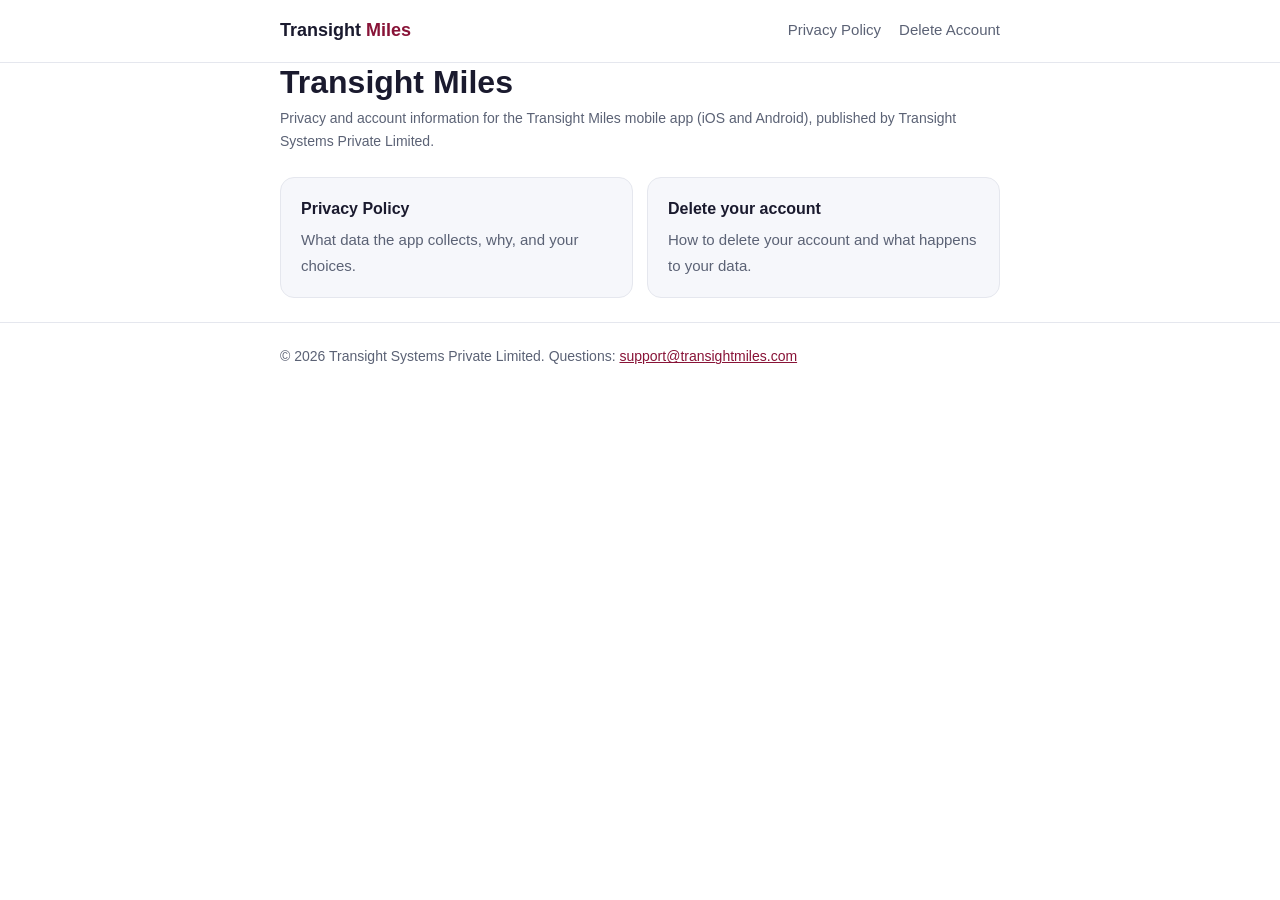
==== index.html @ ad5a1c29 "feat: privacy policy and delete account pages Static site shared by the App Store and Google Play li" ====
<!doctype html>
<html lang="en">
<head>
<meta charset="utf-8">
<meta name="viewport" content="width=device-width,initial-scale=1">
<title>Transight Miles — Legal</title>
<meta name="description" content="Privacy policy and account deletion for the Transight Miles app.">
<link rel="stylesheet" href="style.css">
</head>
<body>
<header><div class="wrap"><nav>
<a class="brand" href="">Transight <span>Miles</span></a>
<div class="links"><a href="privacy-policy/">Privacy Policy</a><a href="delete-account/">Delete Account</a></div>
</nav></div></header>
<main class="wrap">
<h1>Transight Miles</h1>
<p class="meta">Privacy and account information for the Transight Miles mobile app (iOS and Android), published by Transight Systems Private Limited.</p>
<div class="grid">
<a class="card" href="privacy-policy/"><strong>Privacy Policy</strong><span>What data the app collects, why, and your choices.</span></a>
<a class="card" href="delete-account/"><strong>Delete your account</strong><span>How to delete your account and what happens to your data.</span></a>
</div>
</main>
<footer><div class="wrap">&copy; 2026 Transight Systems Private Limited. Questions: <a href="mailto:support@transightmiles.com">support@transightmiles.com</a></div></footer>
</body>
</html>
---- style.css ----
:root{--bg:#fff;--fg:#1a1a2e;--muted:#5b6275;--line:#e5e7ee;--brand:#881337;--card:#f6f7fb;--warn:#fff4f4;--warnline:#f3c4c4}
@media(prefers-color-scheme:dark){:root{--bg:#12131a;--fg:#ececf3;--muted:#a3a8ba;--line:#2a2c3a;--brand:#fb7185;--card:#1b1d29;--warn:#2a1b1f;--warnline:#5c2b35}}
*{box-sizing:border-box}
body{margin:0;background:var(--bg);color:var(--fg);font:16px/1.65 -apple-system,BlinkMacSystemFont,"Segoe UI",Roboto,Inter,Helvetica,Arial,sans-serif}
header{border-bottom:1px solid var(--line)}
.wrap{max-width:760px;margin:0 auto;padding:0 20px}
nav{display:flex;align-items:center;justify-content:space-between;gap:16px;padding:16px 0;flex-wrap:wrap}
.brand{font-weight:800;font-size:18px;color:var(--fg);text-decoration:none}.brand span{color:var(--brand)}
nav .links{display:flex;gap:18px}
nav a{color:var(--muted);text-decoration:none;font-size:15px}nav a:hover,nav a[aria-current]{color:var(--brand)}
main{padding:36px 0 56px}
h1{font-size:32px;line-height:1.2;margin:0 0 6px}
h2{font-size:21px;margin:36px 0 8px}
h3{font-size:17px;margin:22px 0 4px}
p,li{color:var(--fg)}ul{padding-left:22px}li{margin:4px 0}
.meta{color:var(--muted);margin:0 0 24px;font-size:14px}
a{color:var(--brand)}
.card{background:var(--card);border:1px solid var(--line);border-radius:14px;padding:18px 20px;margin:18px 0}
.card.warn{background:var(--warn);border-color:var(--warnline)}
table{width:100%;border-collapse:collapse;margin:12px 0;font-size:15px}
th,td{text-align:left;padding:10px 12px;border-bottom:1px solid var(--line);vertical-align:top}
th{color:var(--muted);font-weight:600;font-size:13px;text-transform:uppercase;letter-spacing:.04em}
.btn{display:inline-block;background:var(--brand);color:#fff;padding:12px 20px;border-radius:999px;text-decoration:none;font-weight:700}
.btn:hover{opacity:.9}
ol{padding-left:22px}
footer{border-top:1px solid var(--line);color:var(--muted);font-size:14px;padding:22px 0}
.grid{display:grid;gap:14px;grid-template-columns:repeat(auto-fit,minmax(260px,1fr));margin:24px 0}
.grid a.card{text-decoration:none;color:var(--fg);margin:0}.grid a.card:hover{border-color:var(--brand)}
.grid strong{display:block;margin-bottom:4px}.grid span{color:var(--muted);font-size:15px}
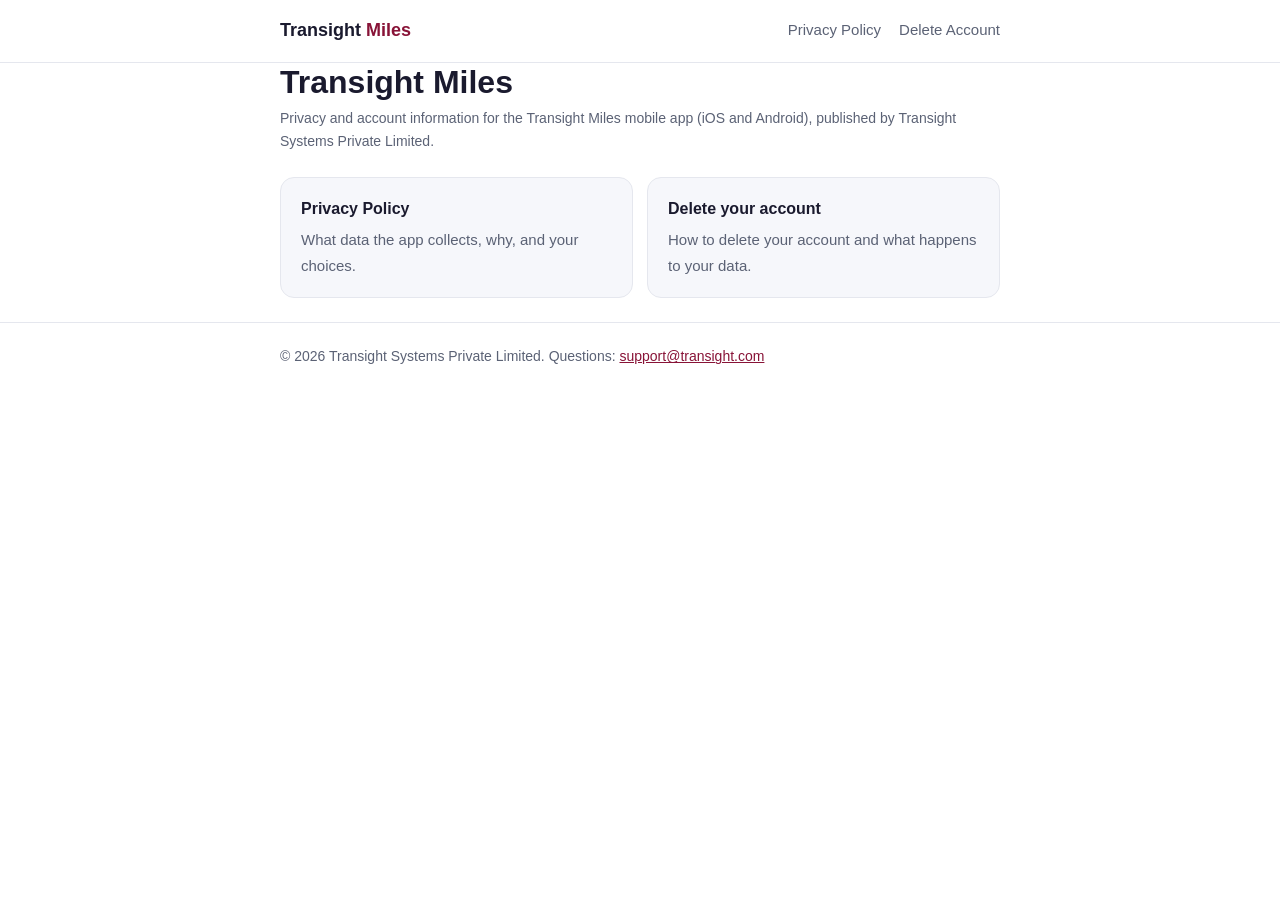
==== commit 3181eecc: "Use support@transight.com; match delete steps to the app The transightmiles.com domain has no mail r" ====
--- a/index.html
+++ b/index.html
@@ -20,6 +20,6 @@
 <a class="card" href="delete-account/"><strong>Delete your account</strong><span>How to delete your account and what happens to your data.</span></a>
 </div>
 </main>
-<footer><div class="wrap">&copy; 2026 Transight Systems Private Limited. Questions: <a href="mailto:support@transightmiles.com">support@transightmiles.com</a></div></footer>
+<footer><div class="wrap">&copy; 2026 Transight Systems Private Limited. Questions: <a href="mailto:support@transight.com">support@transight.com</a></div></footer>
 </body>
 </html>
